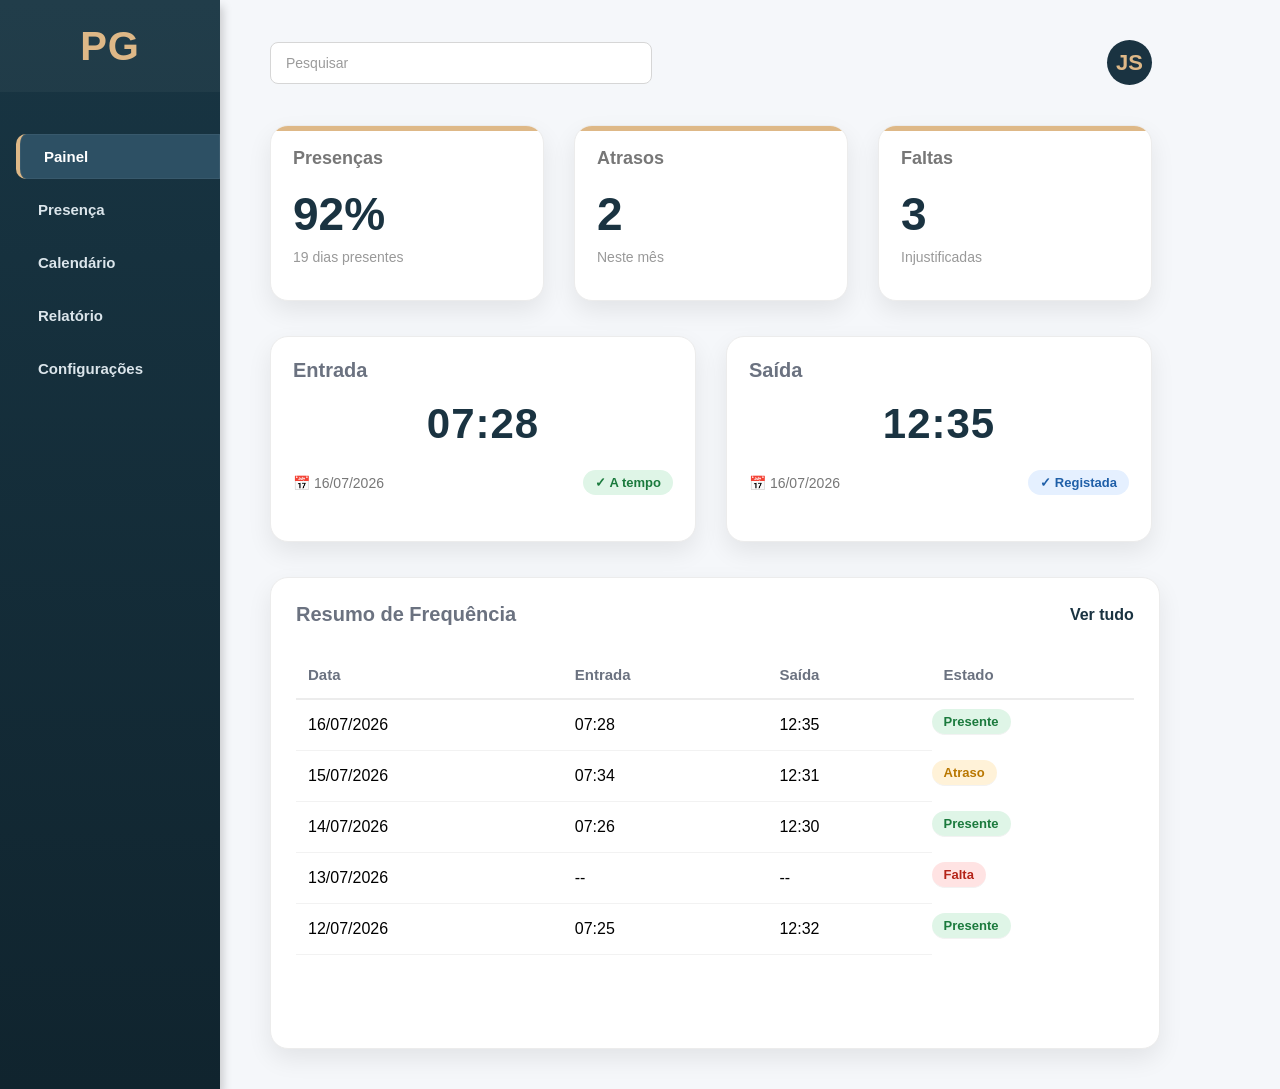
==== index.html @ 700733b1 "hoje é hardwork" ====
<!DOCTYPE html>
<html lang="pt">
<head>
    <meta charset="UTF-8">
    <meta http-equiv="X-UA-Compatible" content="IE=edge">
    <meta name="viewport" content="width=device-width, initial-scale=1.0">
    <title>Painel | Presence Guard</title>
    <link rel="stylesheet" href="style/main.css">
    <link rel="stylesheet" href="style/nav.css">
</head>
<body>
    <main>
        <header>
            <nav class="side-nav" aria-label="Menu Principal">
                 <h1 class="nav-brand">PG</h1>
                 <ul>
                     <li><a class="active" href="index.html" aria-current="page">Painel</a></li>
                     <li><a href="presenca.html">Presença</a></li>
                     <li><a href="calendario.html">Calendário</a></li>
                     <li><a href="relatorio.html">Relatório</a></li>
                     <li><a href="config.html">Configurações</a></li>
                 </ul>
             </nav>

            <div class="corpo">
                <div class="cabecalho">
                    <div class="c">
                        <input type="text" placeholder="Pesquisar">
                        <a href="perfil.html" class="btn-perfil">JS</a>
                    </div>
                </div>
   
                <section class="cards">
                   <div class="card">
                       <h1>Presenças</h1>
                       <h2>92%</h2>
                       <p>19 dias presentes</p>
                   </div>
                   <div class="card">
                       <h1>Atrasos</h1>
                       <h2>2</h2>
                       <p>Neste mês</p>
                   </div>
                   <div class="card">
                       <h1>Faltas</h1>
                       <h2>3</h2>
                       <p>Injustificadas</p>
                   </div>
               </section>
   
               <section class="entrada">
                   <div class="card2">

                        <h1>Entrada</h1>

                        <div class="hora">
                            07:28
                        </div>
                    
                        <div class="rodape-card">
                        
                            <div class="data">
                                <strong>📅</strong> 16/07/2026
                            </div>
                        
                            <span class="estado estado-positivo">
                                ✓ A tempo
                            </span>
                        
                        </div>
                    
                    </div>
   
                   <div class="card2">

                        <h1>Saída</h1>
                                    
                        <div class="hora">
                            12:35
                        </div>
                    
                        <div class="rodape-card">
                        
                            <div class="data">
                                <strong>📅</strong> 16/07/2026
                            </div>
                        
                            <span class="estado estado-info">
                                ✓ Registada
                            </span>
                        
                        </div>
                    
                    </div>
               </section>
   
               <section class="relatorio">

                    <div class="titulo-relatorio">
                        <h1>Resumo de Frequência</h1>
                        <a href="relatorio.html">Ver tudo</a>
                    </div>
                
                    <table>
                    
                        <thead>
                        
                            <tr>
                                <th>Data</th>
                                <th>Entrada</th>
                                <th>Saída</th>
                                <th>Estado</th>
                            </tr>
                        
                        </thead>
                    
                        <tbody>
                        
                            <tr>
                                <td>16/07/2026</td>
                                <td>07:28</td>
                                <td>12:35</td>
                                <td class="presente">Presente</td>
                            </tr>
                        
                            <tr>
                                <td>15/07/2026</td>
                                <td>07:34</td>
                                <td>12:31</td>
                                <td class="atraso">Atraso</td>
                            </tr>
                        
                            <tr>
                                <td>14/07/2026</td>
                                <td>07:26</td>
                                <td>12:30</td>
                                <td class="presente">Presente</td>
                            </tr>
                        
                            <tr>
                                <td>13/07/2026</td>
                                <td>--</td>
                                <td>--</td>
                                <td class="falta">Falta</td>
                            </tr>
                        
                            <tr>
                                <td>12/07/2026</td>
                                <td>07:25</td>
                                <td>12:32</td>
                                <td class="presente">Presente</td>
                            </tr>
                        
                        </tbody>
                    
                    </table>

                </section>
            </div>

           
        </header>

        
    </main>
</body>
</html>
---- style/main.css ----
*{
    margin: 0;
    padding: 0;
}
body{
    font-family: Arial, Helvetica, sans-serif;
    display: flex;
    background: #f5f7fa;
  
}
header{
    display: flex;
    justify-content: space-between;
}

.cabecalho{
    margin-bottom: 40px;
}

.cabecalho .c{
    display: flex;
    justify-content: space-between;
    align-items: center;
    width: 100%;
}
.cabecalho input{
    height: 40px;
    width: 350px;
    padding: 0 15px;
    border: 1px solid #d6d6d6;
    border-radius: 8px;
    background: #fff;
    font-size: 14px;
    outline: none;
    transition: all .3s ease;
}
.cabecalho input:focus{
    border-color: burlywood;
    box-shadow: 0 0 0 3px rgba(222, 184, 135, .25);
}
.cabecalho input::placeholder{
    color: #9b9b9b;
}

.corpo{
    flex: 1;
    padding: 40px 50px;
}
.btn-perfil{
    border: none;
    text-decoration: none;
    transition: all .3s ease;
    cursor: pointer;
    width: 45px;
    height: 45px;
    border-radius: 50%;
    background: #1a3341;
    color: burlywood;
    font-size: 22px;
    font-weight: 700;
    display: flex;
    align-items: center;
    justify-content: center;
}
.btn-perfil:hover{
    transform:scale(1.08);
    background:#244759;
}


main{
    display: flex;
}
.cards{
    display:flex;
    gap:30px;
    margin-bottom:35px;
}

.card{
    flex:1;
    background:white;
    border-radius:18px;
    padding:22px;
    height:130px;
    border:1px solid #ececec;
    box-shadow:0 10px 25px rgba(0,0,0,.08);
    transition:.3s;
    position: relative;
    overflow: hidden;
}

.card::before{
    content: "";

    position: absolute;

    top: 0;
    left: 0;

    width: 100%;
    height: 5px;

    background: burlywood;
}
.card,
.card2,
.relatorio{
    transition:.25s;
}

.card:hover,
.card2:hover,
.relatorio:hover{
    transform:translateY(-5px);
}

.card h1{
    font-size:18px;
    color:#777;
    margin-bottom:18px;
}

.card h2{
    font-size:46px;
    color:#1a3341;
    margin-bottom:8px;
}

.card p{
    color:#999;
    font-size:14px;
}

.card2 h1,
.relatorio h1{
    font-size:20px;
    color:#6b7280;
    font-weight:600;
    margin-bottom:18px;
}
.relatorio{
    background:white;
    border-radius:18px;
    padding:25px;
    border:1px solid #ececec;
    box-shadow:0 10px 25px rgba(0,0,0,.08);
    width:95%;
    min-height:420px;
    display:flex;
    flex-direction:column;
}
.titulo-relatorio{
    display:flex;
    justify-content:space-between;
    align-items:center;
    margin-bottom:25px;
}

.titulo-relatorio h1{
    margin:0;
}

.titulo-relatorio a{
    text-decoration:none;
    color:#1a3341;
    font-weight:bold;
}

.titulo-relatorio a:hover{
    color:burlywood;
}
table{
    width:100%;
    border-collapse:collapse;
}

th{
    text-align:left;
    padding:15px 12px;
    color:#6b7280;
    border-bottom:2px solid #ececec;
    font-size:15px;
}

td{
    padding:16px 12px;
    border-bottom:1px solid #f2f2f2;
}

tbody tr{
    transition:.25s;
}

tbody tr:hover{
    background:#fafafa;
}
.presente,
.atraso,
.falta{
    display:inline-block;
    margin-top: 9px;
    padding:5px 12px;
    border-radius:15px;
    font-size:13px;
    font-weight:bold;
}

.presente{
    background:#dff5e7;
    color:#1b7a3d;
}

.atraso{
    background:#fff2d8;
    color:#b97700;
}

.falta{
    background:#ffe3e3;
    color:#b42318;
}
.entrada{
    display:flex;
    gap:30px;
    margin-bottom:35px;
}
.card2{
    min-height: 160px;
    flex: 1;
    transition: .3s;
    background: white;
    border-radius: 18px;
    box-shadow: 0 10px 25px rgba(0, 0, 0, .08);
    width: 380px;
    padding: 22px;
    border: 1px solid #ececec;
    position: relative;
    overflow: hidden;
}

.card2:hover{
    transform: translateY(-6px);
    box-shadow: 0 18px 35px rgba(0, 0, 0, .15);
}

.hora{
    margin: 15px 0 22px;
    font-size: 42px;
    font-weight: 700;
    color: #1a3341;
    text-align: center;
    letter-spacing: 1px;
}

.rodape-card{
    display: flex;
    justify-content: space-between;
    align-items: center;
}

.data{
    color: #777;
    font-size: 14px;
}

.estado{
    padding: 5px 12px;
    border-radius: 15px;
    font-size: 13px;
    font-weight: bold;
}

.estado-positivo{
    background: #dff5e7;
    color: #1b7a3d;
}

.estado-info{
    background: #e5f0ff;
    color: #1f5fa8;
}
---- style/nav.css ----
nav.side-nav{
    min-height: 100vh;
    width: 220px;
    flex: 0 0 220px;
    background: linear-gradient(180deg, #183543 0%, #10242e 100%);
    color: #fff;
    box-shadow: 3px 6px 9px rgba(0, 0, 0, .18);
}
.nav-brand{
    min-height: 92px;
    display: flex;
    align-items: center;
    justify-content: center;
    padding: 0 18px;
    background: rgba(255, 255, 255, .04);
    color: burlywood;
    font-size: 40px;
    font-weight: 700;
    letter-spacing: .8px;
    border-bottom: 2px solid regba(255, 255, 255, .08);
}
nav.side-nav ul{
    padding: 42px 0 0 16px;
}
nav.side-nav li{
    list-style: none;
    margin-bottom: 8px;
}
nav.side-nav a{
    display: flex;
    align-items: center;
    gap: 12px;
    padding: 14px 18px;
    border-left: 4px solid transparent;
    border-radius: 10px 0 0 10px;
    color: #dbe5eb;
    font-size: 15px;
    font-weight: 600;
    text-decoration: none;
    transition: .3s ease;
}
nav.side-nav a:hover,
nav.side-nav a.active{
    background: #2d5064;
    border-left-color: burlywood;
    color: #fff;
    padding-left: 24px;
    box-shadow: inset 0 0 0 1px rgba(255, 255, 255, .05);
}
nav.side-nav a.active::after,
nav.side-nav[aria-current="page"]{
    margin-left: auto;
    width: 8px;
    height: 8px;
    background: burlywood;
}
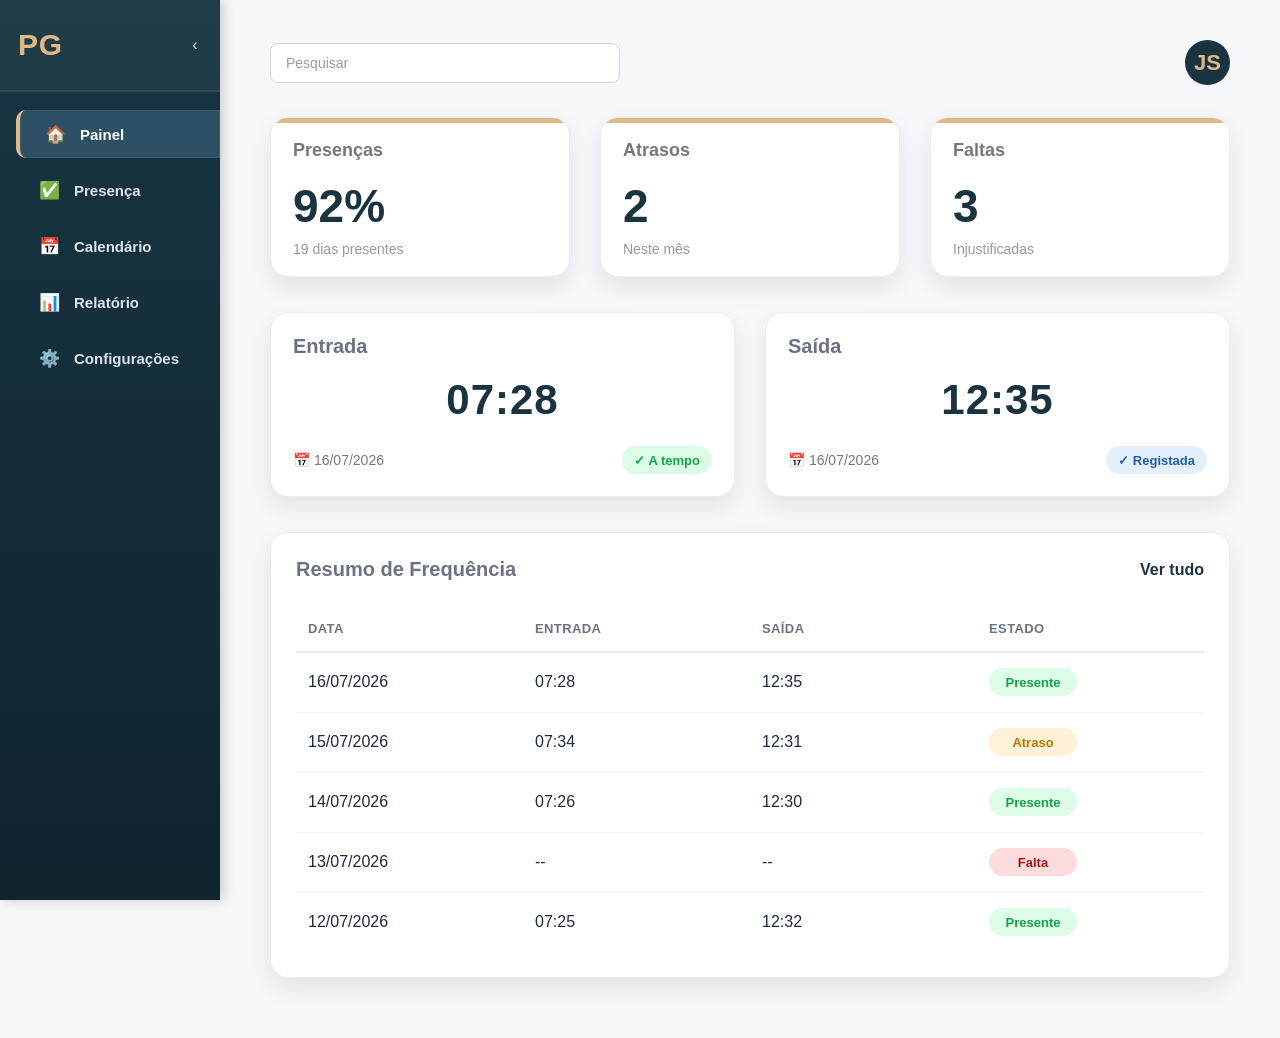
==== commit c6b24c39: "só falta javascript" ====
--- a/index.html
+++ b/index.html
@@ -5,31 +5,44 @@
     <meta http-equiv="X-UA-Compatible" content="IE=edge">
     <meta name="viewport" content="width=device-width, initial-scale=1.0">
     <title>Painel | Presence Guard</title>
+    <link rel="stylesheet" href="style/base.css">
+    <link rel="stylesheet" href="style/nav.css">
     <link rel="stylesheet" href="style/main.css">
-    <link rel="stylesheet" href="style/nav.css">
+    <script>
+        (function () {
+            try {
+                if (localStorage.getItem("pg-nav-collapsed") === "1") {
+                    document.documentElement.classList.add("nav-collapsed");
+                }
+            } catch (e) {}
+        })();
+    </script>
 </head>
 <body>
     <main>
         <header>
             <nav class="side-nav" aria-label="Menu Principal">
-                 <h1 class="nav-brand">PG</h1>
-                 <ul>
-                     <li><a class="active" href="index.html" aria-current="page">Painel</a></li>
-                     <li><a href="presenca.html">Presença</a></li>
-                     <li><a href="calendario.html">Calendário</a></li>
-                     <li><a href="relatorio.html">Relatório</a></li>
-                     <li><a href="config.html">Configurações</a></li>
-                 </ul>
-             </nav>
+                <div class="nav-topo">
+                    <span class="nav-brand">PG</span>
+                    <button type="button" id="navToggle" class="nav-toggle" aria-label="Recolher menu" aria-expanded="true">‹</button>
+                </div>
+                <ul>
+                    <li><a class="active" href="index.html" aria-current="page"><span class="icone">🏠</span><span class="rotulo">Painel</span></a></li>
+                    <li><a href="presenca.html"><span class="icone">✅</span><span class="rotulo">Presença</span></a></li>
+                    <li><a href="calendario.html"><span class="icone">📅</span><span class="rotulo">Calendário</span></a></li>
+                    <li><a href="relatorio.html"><span class="icone">📊</span><span class="rotulo">Relatório</span></a></li>
+                    <li><a href="config.html"><span class="icone">⚙️</span><span class="rotulo">Configurações</span></a></li>
+                </ul>
+            </nav>
 
             <div class="corpo">
                 <div class="cabecalho">
                     <div class="c">
                         <input type="text" placeholder="Pesquisar">
-                        <a href="perfil.html" class="btn-perfil">JS</a>
+                        <a href="config.html" class="btn-perfil">JS</a>
                     </div>
                 </div>
-   
+
                 <section class="cards">
                    <div class="card">
                        <h1>Presenças</h1>
@@ -47,7 +60,7 @@
                        <p>Injustificadas</p>
                    </div>
                </section>
-   
+
                <section class="entrada">
                    <div class="card2">
 
@@ -56,112 +69,114 @@
                         <div class="hora">
                             07:28
                         </div>
-                    
+
                         <div class="rodape-card">
-                        
+
                             <div class="data">
                                 <strong>📅</strong> 16/07/2026
                             </div>
-                        
+
                             <span class="estado estado-positivo">
                                 ✓ A tempo
                             </span>
-                        
+
                         </div>
-                    
+
                     </div>
-   
+
                    <div class="card2">
 
                         <h1>Saída</h1>
-                                    
+
                         <div class="hora">
                             12:35
                         </div>
-                    
+
                         <div class="rodape-card">
-                        
+
                             <div class="data">
                                 <strong>📅</strong> 16/07/2026
                             </div>
-                        
+
                             <span class="estado estado-info">
                                 ✓ Registada
                             </span>
-                        
+
                         </div>
-                    
+
                     </div>
                </section>
-   
+
                <section class="relatorio">
 
                     <div class="titulo-relatorio">
                         <h1>Resumo de Frequência</h1>
                         <a href="relatorio.html">Ver tudo</a>
                     </div>
-                
+
                     <table>
-                    
+
                         <thead>
-                        
+
                             <tr>
                                 <th>Data</th>
                                 <th>Entrada</th>
                                 <th>Saída</th>
                                 <th>Estado</th>
                             </tr>
-                        
+
                         </thead>
-                    
+
                         <tbody>
-                        
+
                             <tr>
                                 <td>16/07/2026</td>
                                 <td>07:28</td>
                                 <td>12:35</td>
-                                <td class="presente">Presente</td>
+                                <td><span class="presente">Presente</span></td>
                             </tr>
-                        
+
                             <tr>
                                 <td>15/07/2026</td>
                                 <td>07:34</td>
                                 <td>12:31</td>
-                                <td class="atraso">Atraso</td>
+                                <td><span class="atraso">Atraso</span></td>
                             </tr>
-                        
+
                             <tr>
                                 <td>14/07/2026</td>
                                 <td>07:26</td>
                                 <td>12:30</td>
-                                <td class="presente">Presente</td>
+                                <td><span class="presente">Presente</span></td>
                             </tr>
-                        
+
                             <tr>
                                 <td>13/07/2026</td>
                                 <td>--</td>
                                 <td>--</td>
-                                <td class="falta">Falta</td>
+                                <td><span class="falta">Falta</span></td>
                             </tr>
-                        
+
                             <tr>
                                 <td>12/07/2026</td>
                                 <td>07:25</td>
                                 <td>12:32</td>
-                                <td class="presente">Presente</td>
+                                <td><span class="presente">Presente</span></td>
                             </tr>
-                        
+
                         </tbody>
-                    
+
                     </table>
 
                 </section>
             </div>
 
-           
+
         </header>
 
-        
+
     </main>
+
+    <script src="script/nav.js" defer></script>
 </body>
 </html>
--- a/style/base.css
+++ b/style/base.css
@@ -0,0 +1,522 @@
+/* ==========================================================================
+   Presence Guard — Base
+   Reset + variáveis + componentes partilhados por TODAS as páginas.
+   Carregar sempre antes de nav.css e do CSS específico da página.
+   ========================================================================== */
+
+:root{
+    --nav-width: 220px;
+    --nav-width-collapsed: 76px;
+    --azul-escuro: #1a3341;
+    --azul-hover: #244759;
+    --azul-selecionado: #2d5064;
+    --dourado: burlywood;
+    --dourado-hover: #c99b5d;
+    --fundo: #f5f7fa;
+    --texto-suave: #6b7280;
+    --texto-fraco: #9aa3ad;
+    --borda: #ececec;
+    --borda-forte: #dbe1e6;
+    --sombra-card: 0 10px 25px rgba(0, 0, 0, .08);
+    --raio: 18px;
+    --raio-sm: 8px;
+    --transicao: .2s ease;
+    --transicao-lenta: .3s ease;
+}
+
+/* RESET — box-sizing border-box em tudo evita que padding/border alterem
+   a largura calculada dos elementos, o que era a principal causa de
+   pequenas diferenças de tamanho entre páginas. */
+*,
+*::before,
+*::after{
+    margin: 0;
+    padding: 0;
+    box-sizing: border-box;
+}
+
+html{
+    scroll-behavior: smooth;
+}
+
+body{
+    min-height: 100vh;
+    font-family: Arial, Helvetica, sans-serif;
+    background: var(--fundo);
+    color: #14212b;
+    overflow-x: hidden;
+}
+
+main,
+header{
+    display: block;
+}
+
+/* ==========================================================================
+   Área de conteúdo — deslocada pela largura fixa do menu lateral.
+   A margem faz a transição em conjunto com a barra (ver nav.css) para que
+   nada "salte" quando o menu é recolhido/expandido.
+   ========================================================================== */
+.corpo{
+    min-height: 100vh;
+    margin-left: var(--nav-width);
+    padding: 40px 50px 60px;
+    transition: margin-left var(--transicao-lenta);
+    overflow-x: hidden;
+}
+
+.nav-collapsed .corpo{
+    margin-left: var(--nav-width-collapsed);
+}
+
+/* ==========================================================================
+   Cabeçalho de página (pesquisa + avatar de perfil)
+   ========================================================================== */
+.cabecalho{
+    margin-bottom: 32px;
+}
+
+.cabecalho .c{
+    display: flex;
+    justify-content: space-between;
+    align-items: center;
+    width: 100%;
+    gap: 20px;
+}
+
+.cabecalho .c.c-sem-pesquisa{
+    justify-content: flex-end;
+}
+
+.cabecalho input{
+    width: 350px;
+    max-width: 100%;
+    height: 40px;
+    padding: 0 15px;
+    border: 1px solid #d6d6d6;
+    border-radius: var(--raio-sm);
+    background: #fff;
+    font-size: 14px;
+    outline: none;
+    transition: all var(--transicao-lenta);
+}
+
+.cabecalho input:focus{
+    border-color: var(--dourado);
+    box-shadow: 0 0 0 3px rgba(222, 184, 135, .25);
+}
+
+.cabecalho input::placeholder{
+    color: #9b9b9b;
+}
+
+.btn-perfil{
+    display: flex;
+    align-items: center;
+    justify-content: center;
+    flex-shrink: 0;
+    width: 45px;
+    height: 45px;
+    border: none;
+    border-radius: 50%;
+    background: var(--azul-escuro);
+    color: var(--dourado);
+    text-decoration: none;
+    font-size: 22px;
+    font-weight: 700;
+    cursor: pointer;
+    transition: all var(--transicao-lenta);
+}
+
+.btn-perfil:hover{
+    transform: scale(1.08);
+    background: var(--azul-hover);
+}
+
+.btn-perfil-atual{
+    cursor: default;
+    box-shadow: 0 0 0 3px rgba(222, 184, 135, .35);
+}
+
+.btn-perfil-atual:hover{
+    transform: none;
+    background: var(--azul-escuro);
+}
+
+/* ==========================================================================
+   Título de página
+   ========================================================================== */
+.titulo-pagina{
+    display: flex;
+    justify-content: space-between;
+    align-items: flex-start;
+    flex-wrap: wrap;
+    gap: 18px;
+    margin-bottom: 26px;
+}
+
+.titulo-pagina h2{
+    font-size: 26px;
+    color: var(--azul-escuro);
+    margin-bottom: 6px;
+}
+
+.titulo-pagina p{
+    font-size: 14px;
+    color: var(--texto-suave);
+}
+
+.btn-exportar{
+    height: 44px;
+    padding: 0 20px;
+    border: none;
+    border-radius: var(--raio-sm);
+    background: var(--azul-escuro);
+    color: #fff;
+    font-size: 13px;
+    font-weight: 700;
+    letter-spacing: .3px;
+    cursor: pointer;
+    white-space: nowrap;
+    transition: var(--transicao-lenta);
+}
+
+.btn-exportar:hover{
+    background: var(--azul-hover);
+    transform: translateY(-2px);
+}
+
+/* ==========================================================================
+   Seletor de educandos (pills)
+   ========================================================================== */
+.seletor-educandos{
+    display: flex;
+    gap: 12px;
+    margin-bottom: 28px;
+    flex-wrap: wrap;
+}
+
+.pill{
+    display: flex;
+    align-items: center;
+    gap: 8px;
+    height: 40px;
+    padding: 0 18px 0 10px;
+    border-radius: 999px;
+    border: 1px solid var(--borda-forte);
+    background: #fff;
+    font-size: 14px;
+    font-weight: 600;
+    color: #475569;
+    cursor: pointer;
+    transition: var(--transicao-lenta);
+}
+
+.pill:hover{
+    border-color: var(--dourado);
+}
+
+.pill-dot{
+    width: 24px;
+    height: 24px;
+    flex-shrink: 0;
+    border-radius: 50%;
+    display: flex;
+    align-items: center;
+    justify-content: center;
+    font-size: 10px;
+    font-weight: 700;
+    color: #fff;
+}
+
+.pill-dot-todos{
+    width: 10px;
+    height: 10px;
+    margin: 0 7px;
+    background: var(--azul-escuro);
+}
+
+.pill-ativa{
+    background: var(--azul-escuro);
+    border-color: var(--azul-escuro);
+    color: #fff;
+}
+
+/* ==========================================================================
+   Cartões de resumo (números em destaque)
+   ========================================================================== */
+.resumo{
+    display: flex;
+    gap: 30px;
+    margin-bottom: 35px;
+    flex-wrap: wrap;
+}
+
+.card-resumo{
+    position: relative;
+    flex: 1;
+    min-width: 200px;
+    min-height: 128px;
+    padding: 22px;
+    background: #fff;
+    border: 1px solid var(--borda);
+    border-radius: var(--raio);
+    box-shadow: var(--sombra-card);
+    overflow: hidden;
+    transition: transform var(--transicao-lenta);
+}
+
+.card-resumo::before{
+    content: "";
+    position: absolute;
+    top: 0;
+    left: 0;
+    width: 100%;
+    height: 5px;
+    background: var(--dourado);
+}
+
+.card-resumo:hover{
+    transform: translateY(-5px);
+}
+
+.card-resumo h3{
+    color: var(--texto-suave);
+    font-size: 16px;
+    font-weight: 600;
+    margin-bottom: 12px;
+}
+
+.card-resumo span{
+    display: block;
+    font-size: 42px;
+    font-weight: bold;
+    color: var(--azul-escuro);
+    line-height: 1.1;
+}
+
+.card-resumo p{
+    margin-top: 6px;
+    font-size: 13px;
+    color: var(--texto-fraco);
+}
+
+.card-ouro::before{ background: burlywood; }
+.card-laranja::before{ background: #e2a03f; }
+.card-vermelho::before{ background: #d9534f; }
+
+/* ==========================================================================
+   Filtros (selects/inputs de pesquisa em tabelas)
+   ========================================================================== */
+.filtros{
+    display: flex;
+    gap: 20px;
+    align-items: center;
+    margin-bottom: 25px;
+    flex-wrap: wrap;
+}
+
+.filtros select,
+.filtros input{
+    height: 45px;
+    min-width: 170px;
+    font-size: 14px;
+    padding: 0 15px;
+    border: 1px solid #ddd;
+    border-radius: var(--raio-sm);
+    background: white;
+    outline: none;
+    font-family: inherit;
+}
+
+.filtros select:focus,
+.filtros input:focus{
+    border-color: var(--dourado);
+    box-shadow: 0 0 0 3px rgba(222, 184, 135, .25);
+}
+
+.btn-limpar{
+    height: 45px;
+    padding: 0 18px;
+    border: none;
+    border-radius: var(--raio-sm);
+    background: #e9edf1;
+    color: var(--azul-escuro);
+    font-size: 13px;
+    font-weight: 600;
+    cursor: pointer;
+    transition: var(--transicao-lenta);
+}
+
+.btn-limpar:hover{
+    background: #dbe1e7;
+}
+
+.sem-resultados{
+    margin-top: 20px;
+    text-align: center;
+    color: var(--texto-suave);
+    font-size: 14px;
+    background: #fff;
+    padding: 20px;
+    border-radius: 12px;
+    border: 1px dashed #d6d6d6;
+}
+
+/* ==========================================================================
+   Avatares (iniciais em círculo)
+   ========================================================================== */
+.avatar{
+    width: 38px;
+    height: 38px;
+    flex-shrink: 0;
+    border-radius: 50%;
+    display: flex;
+    align-items: center;
+    justify-content: center;
+    font-size: 12px;
+    font-weight: 700;
+}
+
+.avatar-grande{
+    width: 68px;
+    height: 68px;
+    flex-shrink: 0;
+    border-radius: 50%;
+    background: var(--azul-escuro);
+    color: var(--dourado);
+    display: flex;
+    align-items: center;
+    justify-content: center;
+    font-size: 24px;
+    font-weight: 700;
+}
+
+/* ==========================================================================
+   Tabelas — layout fixo para que a largura das colunas não mude quando
+   o conteúdo de uma célula é editado ou atualizado dinamicamente.
+   ========================================================================== */
+table{
+    width: 100%;
+    table-layout: fixed;
+    border-collapse: collapse;
+}
+
+th{
+    padding: 15px 12px;
+    text-align: left;
+    font-size: 13px;
+    font-weight: 700;
+    color: var(--texto-suave);
+    text-transform: uppercase;
+    letter-spacing: .4px;
+    border-bottom: 2px solid var(--borda);
+    white-space: nowrap;
+    overflow: hidden;
+    text-overflow: ellipsis;
+}
+
+td{
+    height: 60px;
+    padding: 12px;
+    vertical-align: middle;
+    color: #1e293b;
+    overflow: hidden;
+    text-overflow: ellipsis;
+    white-space: nowrap;
+}
+
+tbody tr{
+    border-bottom: 1px solid #f2f2f2;
+    transition: background var(--transicao);
+}
+
+tbody tr:last-child{
+    border-bottom: none;
+}
+
+tbody tr:hover{
+    background: #fafafa;
+}
+
+/* ==========================================================================
+   Estados / badges — largura mínima fixa para que a linha não "salte"
+   quando o texto do estado muda (ex.: Presente → Atraso).
+   Cobre todas as variantes de nome de classe usadas nas páginas.
+   ========================================================================== */
+.presente, .atraso, .falta,
+.status-presente, .status-atraso, .status-falta, .status-ausente,
+.estado{
+    display: inline-flex;
+    align-items: center;
+    justify-content: center;
+    min-width: 88px;
+    height: 28px;
+    padding: 0 12px;
+    border-radius: 15px;
+    font-size: 13px;
+    font-weight: 700;
+    white-space: nowrap;
+}
+
+.presente, .status-presente, .estado-positivo{
+    background: #dcfce7;
+    color: #16a34a;
+}
+
+.atraso, .status-atraso{
+    background: #fff2d8;
+    color: #b97700;
+}
+
+.falta, .status-falta, .status-ausente{
+    background: #fcdcdc;
+    color: #a31616;
+}
+
+.estado-info{
+    background: #e5f0ff;
+    color: #1f5fa8;
+}
+
+/* ==========================================================================
+   Botões — reset comum de tipografia/cursor
+   ========================================================================== */
+button{
+    font-family: inherit;
+    cursor: pointer;
+}
+
+/* ==========================================================================
+   Acessibilidade — foco visível consistente em toda a aplicação
+   ========================================================================== */
+a:focus-visible,
+button:focus-visible,
+input:focus-visible,
+select:focus-visible{
+    outline: 2px solid var(--dourado);
+    outline-offset: 2px;
+}
+
+/* ==========================================================================
+   Movimento reduzido
+   ========================================================================== */
+@media (prefers-reduced-motion: reduce){
+    *{
+        transition-duration: 0.01ms !important;
+        animation-duration: 0.01ms !important;
+    }
+}
+
+/* ==========================================================================
+   Responsivo — em ecrãs estreitos o menu já nasce recolhido (ver nav.js)
+   e a área de conteúdo ganha padding menor.
+   ========================================================================== */
+@media (max-width: 860px){
+    .corpo{
+        padding: 28px 20px 40px;
+    }
+    .cabecalho input{
+        width: 100%;
+    }
+}
--- a/style/nav.css
+++ b/style/nav.css
@@ -1,56 +1,165 @@
+/* ==========================================================================
+   Presence Guard — Menu lateral
+   Fixo ao ecrã, com opção de recolher. Depende das variáveis --nav-width e
+   --nav-width-collapsed definidas em base.css.
+   ========================================================================== */
+
 nav.side-nav{
-    min-height: 100vh;
-    width: 220px;
-    flex: 0 0 220px;
+    position: fixed;
+    top: 0;
+    left: 0;
+    z-index: 100;
+    width: var(--nav-width);
+    height: 100vh;
+    display: flex;
+    flex-direction: column;
     background: linear-gradient(180deg, #183543 0%, #10242e 100%);
     color: #fff;
-    box-shadow: 3px 6px 9px rgba(0, 0, 0, .18);
+    box-shadow: 3px 0 12px rgba(0, 0, 0, .18);
+    overflow: hidden;
+    transition: width var(--transicao-lenta);
 }
+
+.nav-collapsed nav.side-nav{
+    width: var(--nav-width-collapsed);
+}
+
+.nav-topo{
+    display: flex;
+    align-items: center;
+    min-height: 92px;
+    padding: 0 8px 0 18px;
+    background: rgba(255, 255, 255, .04);
+    border-bottom: 2px solid rgba(255, 255, 255, .08);
+    flex-shrink: 0;
+}
+
 .nav-brand{
-    min-height: 92px;
+    flex: 1;
+    color: burlywood;
+    font-size: 30px;
+    font-weight: 700;
+    letter-spacing: .8px;
+    white-space: nowrap;
+    overflow: hidden;
+}
+
+.nav-toggle{
+    flex-shrink: 0;
+    width: 34px;
+    height: 34px;
     display: flex;
     align-items: center;
     justify-content: center;
-    padding: 0 18px;
-    background: rgba(255, 255, 255, .04);
-    color: burlywood;
-    font-size: 40px;
-    font-weight: 700;
-    letter-spacing: .8px;
-    border-bottom: 2px solid regba(255, 255, 255, .08);
+    border: none;
+    border-radius: 8px;
+    background: transparent;
+    color: #dbe5eb;
+    font-size: 16px;
+    cursor: pointer;
+    transition: background var(--transicao-lenta), transform var(--transicao-lenta);
 }
+
+.nav-toggle:hover{
+    background: rgba(255, 255, 255, .1);
+    color: #fff;
+}
+
+.nav-collapsed .nav-toggle{
+    transform: rotate(180deg);
+}
+
+.nav-collapsed .nav-topo{
+    justify-content: center;
+    padding: 0;
+}
+
+.nav-collapsed .nav-brand{
+    display: none;
+}
+
 nav.side-nav ul{
-    padding: 42px 0 0 16px;
+    list-style: none;
+    padding: 18px 0 0;
+    overflow-y: auto;
+    overflow-x: hidden;
 }
+
 nav.side-nav li{
-    list-style: none;
-    margin-bottom: 8px;
+    margin: 0 0 8px;
+    padding: 0 0 0 16px;
 }
+
 nav.side-nav a{
     display: flex;
     align-items: center;
-    gap: 12px;
-    padding: 14px 18px;
+    gap: 14px;
+    height: 48px;
+    padding: 0 18px;
     border-left: 4px solid transparent;
     border-radius: 10px 0 0 10px;
     color: #dbe5eb;
     font-size: 15px;
     font-weight: 600;
     text-decoration: none;
-    transition: .3s ease;
+    white-space: nowrap;
+    transition: background var(--transicao-lenta), border-color var(--transicao-lenta), padding var(--transicao-lenta);
 }
+
+nav.side-nav a .icone{
+    flex-shrink: 0;
+    width: 22px;
+    font-size: 17px;
+    text-align: center;
+}
+
+nav.side-nav a .rotulo{
+    overflow: hidden;
+    text-overflow: ellipsis;
+}
+
 nav.side-nav a:hover,
 nav.side-nav a.active{
-    background: #2d5064;
+    background: var(--azul-selecionado);
     border-left-color: burlywood;
     color: #fff;
     padding-left: 24px;
     box-shadow: inset 0 0 0 1px rgba(255, 255, 255, .05);
 }
-nav.side-nav a.active::after,
-nav.side-nav[aria-current="page"]{
-    margin-left: auto;
-    width: 8px;
-    height: 8px;
-    background: burlywood;
+
+.nav-collapsed nav.side-nav li{
+    padding-left: 0;
+}
+
+.nav-collapsed nav.side-nav a{
+    justify-content: center;
+    padding: 0;
+    gap: 0;
+}
+
+.nav-collapsed nav.side-nav a:hover,
+.nav-collapsed nav.side-nav a.active{
+    padding-left: 0;
+}
+
+.nav-collapsed nav.side-nav a .rotulo{
+    display: none;
+}
+
+@media (max-width: 860px){
+    nav.side-nav{
+        width: var(--nav-width-collapsed);
+    }
+    nav.side-nav a .rotulo,
+    .nav-brand{
+        display: none;
+    }
+    nav.side-nav a{
+        justify-content: center;
+        padding: 0;
+    }
+    .nav-topo{
+        justify-content: center;
+        padding: 0;
+    }
 }
--- a/style/main.css
+++ b/style/main.css
@@ -1,242 +1,81 @@
-*{
-    margin: 0;
-    padding: 0;
-}
-body{
-    font-family: Arial, Helvetica, sans-serif;
+/* ==========================================================================
+   Painel (index.html) — estilos exclusivos desta página.
+   Depende de base.css (variáveis, cabeçalho, tabela, badges) e nav.css.
+   ========================================================================== */
+
+/* Cards de números (Presenças / Atrasos / Faltas) */
+.cards{
     display: flex;
-    background: #f5f7fa;
-  
-}
-header{
-    display: flex;
-    justify-content: space-between;
-}
-
-.cabecalho{
-    margin-bottom: 40px;
-}
-
-.cabecalho .c{
-    display: flex;
-    justify-content: space-between;
-    align-items: center;
-    width: 100%;
-}
-.cabecalho input{
-    height: 40px;
-    width: 350px;
-    padding: 0 15px;
-    border: 1px solid #d6d6d6;
-    border-radius: 8px;
-    background: #fff;
-    font-size: 14px;
-    outline: none;
-    transition: all .3s ease;
-}
-.cabecalho input:focus{
-    border-color: burlywood;
-    box-shadow: 0 0 0 3px rgba(222, 184, 135, .25);
-}
-.cabecalho input::placeholder{
-    color: #9b9b9b;
-}
-
-.corpo{
-    flex: 1;
-    padding: 40px 50px;
-}
-.btn-perfil{
-    border: none;
-    text-decoration: none;
-    transition: all .3s ease;
-    cursor: pointer;
-    width: 45px;
-    height: 45px;
-    border-radius: 50%;
-    background: #1a3341;
-    color: burlywood;
-    font-size: 22px;
-    font-weight: 700;
-    display: flex;
-    align-items: center;
-    justify-content: center;
-}
-.btn-perfil:hover{
-    transform:scale(1.08);
-    background:#244759;
-}
-
-
-main{
-    display: flex;
-}
-.cards{
-    display:flex;
-    gap:30px;
-    margin-bottom:35px;
+    gap: 30px;
+    margin-bottom: 35px;
+    flex-wrap: wrap;
 }
 
 .card{
-    flex:1;
-    background:white;
-    border-radius:18px;
-    padding:22px;
-    height:130px;
-    border:1px solid #ececec;
-    box-shadow:0 10px 25px rgba(0,0,0,.08);
-    transition:.3s;
     position: relative;
+    flex: 1;
+    min-width: 180px;
+    height: 160px;
+    padding: 22px;
+    background: white;
+    border: 1px solid var(--borda);
+    border-radius: var(--raio);
+    box-shadow: var(--sombra-card);
     overflow: hidden;
+    transition: transform var(--transicao-lenta);
+}
+
+.card:hover{
+    transform: translateY(-5px);
 }
 
 .card::before{
     content: "";
-
     position: absolute;
-
     top: 0;
     left: 0;
-
     width: 100%;
     height: 5px;
-
     background: burlywood;
-}
-.card,
-.card2,
-.relatorio{
-    transition:.25s;
-}
-
-.card:hover,
-.card2:hover,
-.relatorio:hover{
-    transform:translateY(-5px);
 }
 
 .card h1{
-    font-size:18px;
-    color:#777;
-    margin-bottom:18px;
+    margin-bottom: 18px;
+    font-size: 18px;
+    color: #777;
 }
 
 .card h2{
-    font-size:46px;
-    color:#1a3341;
-    margin-bottom:8px;
+    margin-bottom: 8px;
+    font-size: 46px;
+    color: var(--azul-escuro);
 }
 
 .card p{
-    color:#999;
-    font-size:14px;
+    font-size: 14px;
+    color: #999;
 }
 
-.card2 h1,
-.relatorio h1{
-    font-size:20px;
-    color:#6b7280;
-    font-weight:600;
-    margin-bottom:18px;
-}
-.relatorio{
-    background:white;
-    border-radius:18px;
-    padding:25px;
-    border:1px solid #ececec;
-    box-shadow:0 10px 25px rgba(0,0,0,.08);
-    width:95%;
-    min-height:420px;
-    display:flex;
-    flex-direction:column;
-}
-.titulo-relatorio{
-    display:flex;
-    justify-content:space-between;
-    align-items:center;
-    margin-bottom:25px;
+/* Cards de entrada/saída do dia */
+.entrada{
+    display: flex;
+    gap: 30px;
+    margin-bottom: 35px;
+    flex-wrap: wrap;
 }
 
-.titulo-relatorio h1{
-    margin:0;
-}
-
-.titulo-relatorio a{
-    text-decoration:none;
-    color:#1a3341;
-    font-weight:bold;
-}
-
-.titulo-relatorio a:hover{
-    color:burlywood;
-}
-table{
-    width:100%;
-    border-collapse:collapse;
-}
-
-th{
-    text-align:left;
-    padding:15px 12px;
-    color:#6b7280;
-    border-bottom:2px solid #ececec;
-    font-size:15px;
-}
-
-td{
-    padding:16px 12px;
-    border-bottom:1px solid #f2f2f2;
-}
-
-tbody tr{
-    transition:.25s;
-}
-
-tbody tr:hover{
-    background:#fafafa;
-}
-.presente,
-.atraso,
-.falta{
-    display:inline-block;
-    margin-top: 9px;
-    padding:5px 12px;
-    border-radius:15px;
-    font-size:13px;
-    font-weight:bold;
-}
-
-.presente{
-    background:#dff5e7;
-    color:#1b7a3d;
-}
-
-.atraso{
-    background:#fff2d8;
-    color:#b97700;
-}
-
-.falta{
-    background:#ffe3e3;
-    color:#b42318;
-}
-.entrada{
-    display:flex;
-    gap:30px;
-    margin-bottom:35px;
-}
 .card2{
+    position: relative;
+    flex: 1;
+    min-width: 260px;
     min-height: 160px;
-    flex: 1;
-    transition: .3s;
+    padding: 22px;
     background: white;
-    border-radius: 18px;
-    box-shadow: 0 10px 25px rgba(0, 0, 0, .08);
-    width: 380px;
-    padding: 22px;
-    border: 1px solid #ececec;
-    position: relative;
+    border: 1px solid var(--borda);
+    border-radius: var(--raio);
+    box-shadow: var(--sombra-card);
     overflow: hidden;
+    transition: transform var(--transicao-lenta), box-shadow var(--transicao-lenta);
 }
 
 .card2:hover{
@@ -244,13 +83,20 @@
     box-shadow: 0 18px 35px rgba(0, 0, 0, .15);
 }
 
+.card2 h1{
+    margin-bottom: 18px;
+    font-size: 20px;
+    font-weight: 600;
+    color: #6b7280;
+}
+
 .hora{
     margin: 15px 0 22px;
     font-size: 42px;
     font-weight: 700;
-    color: #1a3341;
+    letter-spacing: 1px;
     text-align: center;
-    letter-spacing: 1px;
+    color: var(--azul-escuro);
 }
 
 .rodape-card{
@@ -260,23 +106,48 @@
 }
 
 .data{
+    font-size: 14px;
     color: #777;
-    font-size: 14px;
 }
 
-.estado{
-    padding: 5px 12px;
-    border-radius: 15px;
-    font-size: 13px;
+/* Bloco de relatório resumido */
+.relatorio{
+    display: flex;
+    flex-direction: column;
+    width: 100%;
+    min-height: 420px;
+    padding: 25px;
+    background: white;
+    border: 1px solid var(--borda);
+    border-radius: var(--raio);
+    box-shadow: var(--sombra-card);
+    transition: transform var(--transicao-lenta);
+}
+
+.relatorio:hover{
+    transform: translateY(-5px);
+}
+
+.titulo-relatorio{
+    display: flex;
+    justify-content: space-between;
+    align-items: center;
+    margin-bottom: 25px;
+}
+
+.titulo-relatorio h1{
+    margin: 0;
+    font-size: 20px;
+    font-weight: 600;
+    color: #6b7280;
+}
+
+.titulo-relatorio a{
+    color: var(--azul-escuro);
+    text-decoration: none;
     font-weight: bold;
 }
 
-.estado-positivo{
-    background: #dff5e7;
-    color: #1b7a3d;
-}
-
-.estado-info{
-    background: #e5f0ff;
-    color: #1f5fa8;
+.titulo-relatorio a:hover{
+    color: var(--dourado);
 }
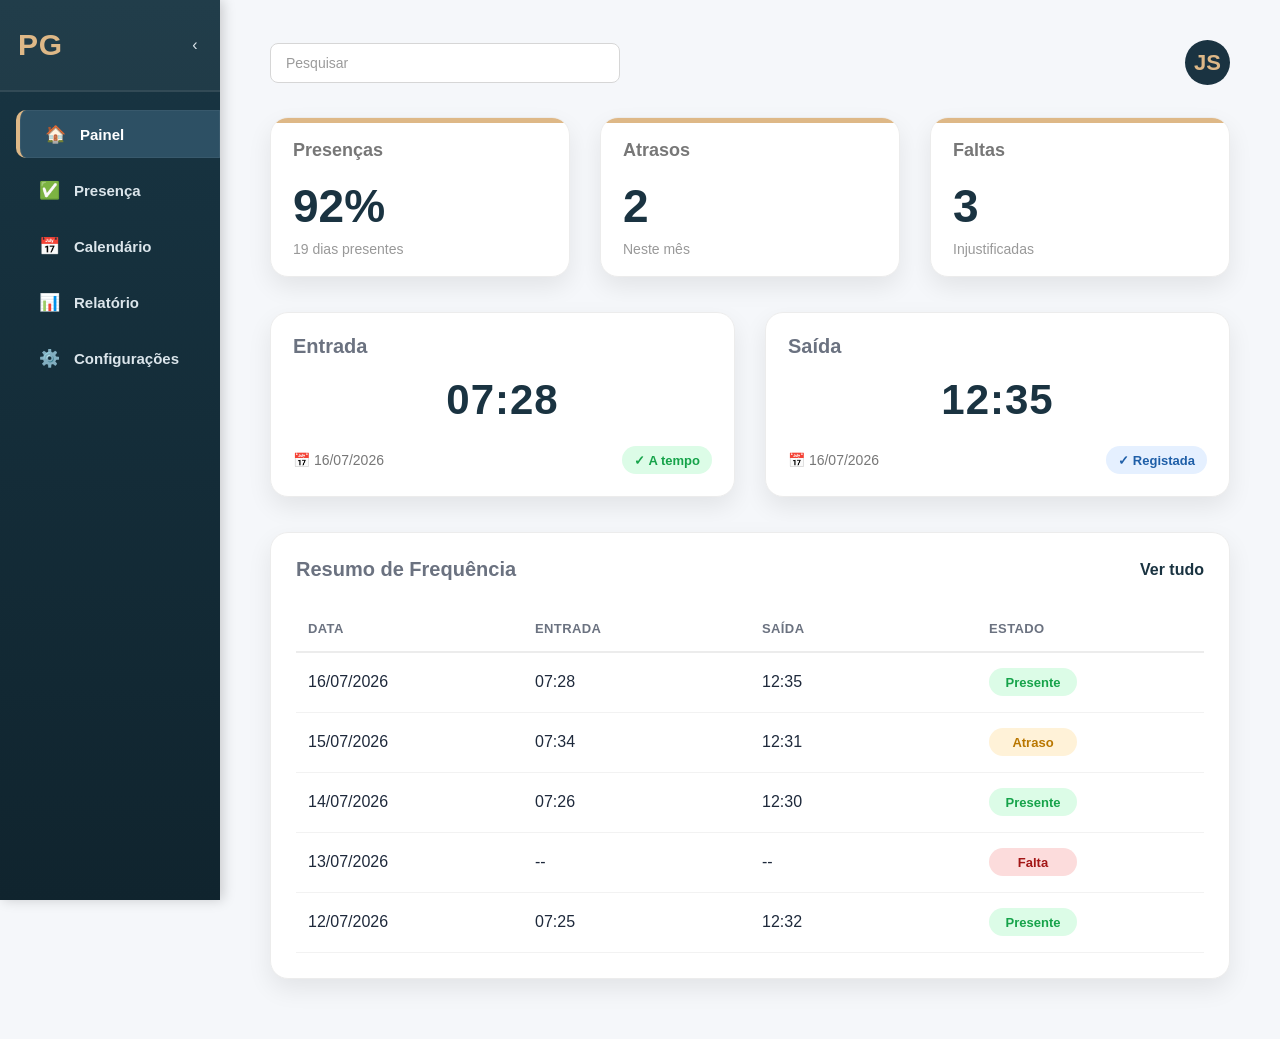
==== commit 7da042c0: "quase mm" ====
--- a/index.html
+++ b/index.html
@@ -7,6 +7,7 @@
     <title>Painel | Presence Guard</title>
     <link rel="stylesheet" href="style/base.css">
     <link rel="stylesheet" href="style/nav.css">
+    <link rel="stylesheet" href="style/animations.css">
     <link rel="stylesheet" href="style/main.css">
     <script>
         (function () {
@@ -43,7 +44,7 @@
                     </div>
                 </div>
 
-                <section class="cards">
+                <section class="cards entrada-cascata">
                    <div class="card">
                        <h1>Presenças</h1>
                        <h2>92%</h2>
@@ -61,7 +62,7 @@
                    </div>
                </section>
 
-               <section class="entrada">
+               <section class="entrada entrada-cascata">
                    <div class="card2">
 
                         <h1>Entrada</h1>
@@ -178,5 +179,7 @@
     </main>
 
     <script src="script/nav.js" defer></script>
+    <script src="script/utils.js" defer></script>
+    <script src="script/painel.js" defer></script>
 </body>
 </html>
--- a/style/animations.css
+++ b/style/animations.css
@@ -0,0 +1,191 @@
+/* ==========================================================================
+   Presence Guard — Animações
+   Biblioteca partilhada de keyframes, utilitários de entrada e componentes
+   animados (toast, modal). Carregar depois de base.css.
+   ========================================================================== */
+
+@keyframes pg-fade-in{
+    from{ opacity: 0; }
+    to{ opacity: 1; }
+}
+
+@keyframes pg-fade-up{
+    from{ opacity: 0; transform: translateY(14px); }
+    to{ opacity: 1; transform: translateY(0); }
+}
+
+@keyframes pg-scale-in{
+    from{ opacity: 0; transform: scale(.92); }
+    to{ opacity: 1; transform: scale(1); }
+}
+
+@keyframes pg-pop{
+    0%{ transform: scale(1); }
+    35%{ transform: scale(1.18); }
+    100%{ transform: scale(1); }
+}
+
+@keyframes pg-spin{
+    to{ transform: rotate(360deg); }
+}
+
+@keyframes pg-pulse-ring{
+    0%{ box-shadow: 0 0 0 0 rgba(222, 184, 135, .45); }
+    100%{ box-shadow: 0 0 0 10px rgba(222, 184, 135, 0); }
+}
+
+@keyframes pg-slide-in-right{
+    from{ opacity: 0; transform: translateX(18px); }
+    to{ opacity: 1; transform: translateX(0); }
+}
+
+@keyframes pg-collapse{
+    from{ opacity: 1; max-height: 200px; transform: scale(1); }
+    to{ opacity: 0; max-height: 0; transform: scale(.96); margin: 0; padding-top: 0; padding-bottom: 0; }
+}
+
+/* Entrada geral da página */
+body{
+    animation: pg-fade-in .35s ease both;
+}
+
+/* Entrada em cascata para grupos de cartões / linhas — cobre até 12 itens,
+   suficiente para os conjuntos usados no site. Aplicar a classe
+   "entrada-cascata" ao contentor (.cards, .resumo, tbody, etc). */
+.entrada-cascata > *{
+    animation: pg-fade-up .45s ease both;
+}
+.entrada-cascata > *:nth-child(1){ animation-delay: .03s; }
+.entrada-cascata > *:nth-child(2){ animation-delay: .08s; }
+.entrada-cascata > *:nth-child(3){ animation-delay: .13s; }
+.entrada-cascata > *:nth-child(4){ animation-delay: .18s; }
+.entrada-cascata > *:nth-child(5){ animation-delay: .23s; }
+.entrada-cascata > *:nth-child(6){ animation-delay: .28s; }
+.entrada-cascata > *:nth-child(7){ animation-delay: .33s; }
+.entrada-cascata > *:nth-child(8){ animation-delay: .38s; }
+.entrada-cascata > *:nth-child(9){ animation-delay: .43s; }
+.entrada-cascata > *:nth-child(10){ animation-delay: .48s; }
+.entrada-cascata > *:nth-child(n+11){ animation-delay: .5s; }
+
+/* Linha que acaba de ser filtrada/atualizada */
+.pg-realce{
+    animation: pg-fade-up .35s ease both;
+}
+
+/* Linha/cartão a sair (filtro, remoção) */
+.pg-sair{
+    animation: pg-collapse .28s ease forwards;
+    overflow: hidden;
+}
+
+/* Números que fazem contagem — evita saltos bruscos de layout */
+.pg-contagem{
+    font-variant-numeric: tabular-nums;
+}
+
+/* Botão em estado "a processar" */
+.pg-a-processar{
+    position: relative;
+    pointer-events: none;
+    opacity: .75;
+}
+.pg-spinner{
+    display: inline-block;
+    width: 13px;
+    height: 13px;
+    margin-right: 8px;
+    border: 2px solid rgba(255, 255, 255, .5);
+    border-top-color: #fff;
+    border-radius: 50%;
+    animation: pg-spin .7s linear infinite;
+    vertical-align: -2px;
+}
+.pg-spinner-escuro{
+    border: 2px solid rgba(26, 51, 65, .25);
+    border-top-color: var(--azul-escuro);
+}
+
+/* Pulso curto para chamar atenção a um elemento que acabou de mudar */
+.pg-pulso{
+    animation: pg-pop .35s ease;
+}
+
+/* ==========================================================================
+   Toast de notificação
+   ========================================================================== */
+.toast-region{
+    position: fixed;
+    right: 22px;
+    bottom: 22px;
+    z-index: 300;
+    display: flex;
+    flex-direction: column;
+    gap: 10px;
+    pointer-events: none;
+}
+
+.toast{
+    display: flex;
+    align-items: center;
+    gap: 10px;
+    min-width: 220px;
+    max-width: 340px;
+    padding: 14px 18px;
+    border-radius: 12px;
+    background: var(--azul-escuro);
+    color: #fff;
+    font-size: 13px;
+    font-weight: 600;
+    box-shadow: 0 12px 30px rgba(0, 0, 0, .22);
+    animation: pg-slide-in-right .3s ease both;
+}
+
+.toast.pg-sair{
+    animation: pg-fade-in .2s ease reverse forwards;
+}
+
+.toast-icone{
+    flex-shrink: 0;
+    font-size: 15px;
+}
+
+.toast-sucesso{ background: #1b7a3d; }
+.toast-erro{ background: #a31616; }
+.toast-info{ background: var(--azul-escuro); }
+
+/* ==========================================================================
+   Modal — animação de entrada/saída
+   ========================================================================== */
+.modal-overlay{
+    animation: pg-fade-in .2s ease both;
+}
+
+.modal-overlay .modal-caixa{
+    animation: pg-scale-in .25s cubic-bezier(.2, .9, .3, 1.2) both;
+}
+
+/* ==========================================================================
+   Detalhe interativo do calendário
+   ========================================================================== */
+.detalhe-item{
+    animation: pg-fade-up .35s ease both;
+}
+
+.dia-entrar{
+    animation: pg-fade-up .3s ease both;
+}
+
+@media (prefers-reduced-motion: reduce){
+    body,
+    .entrada-cascata > *,
+    .pg-realce,
+    .pg-sair,
+    .pg-pulso,
+    .toast,
+    .modal-overlay,
+    .modal-overlay .modal-caixa,
+    .detalhe-item,
+    .dia-entrar{
+        animation: none !important;
+    }
+}
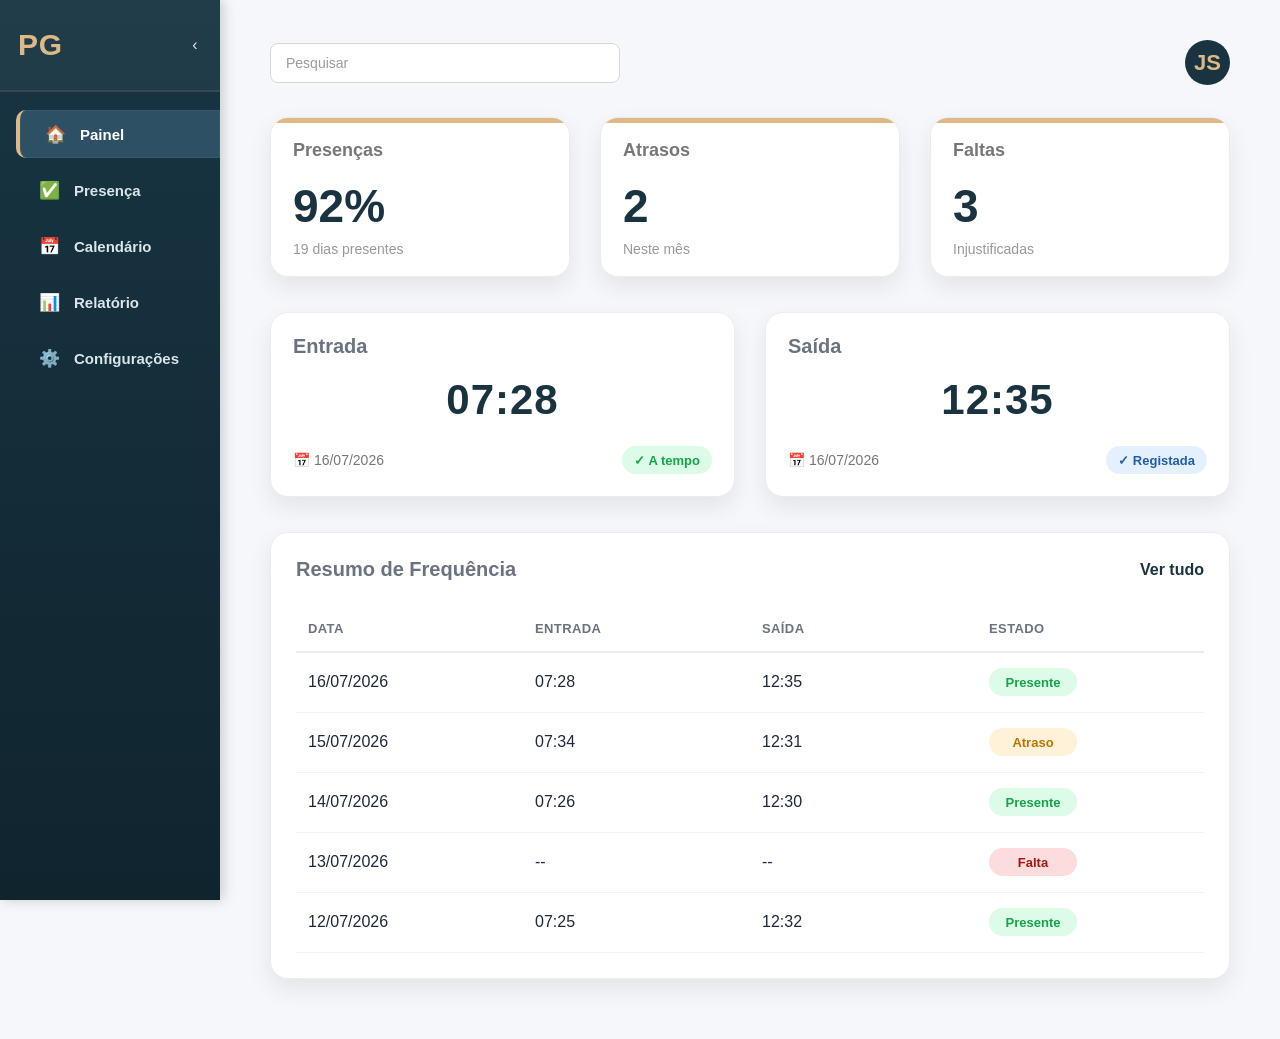
==== commit 219bd69d: "só corrigir" ====
--- a/index.html
+++ b/index.html
@@ -40,7 +40,22 @@
                 <div class="cabecalho">
                     <div class="c">
                         <input type="text" placeholder="Pesquisar">
-                        <a href="config.html" class="btn-perfil">JS</a>
+                        <div class="perfil-menu">
+                            <button type="button" class="btn-perfil" id="btnPerfilToggle" aria-haspopup="true" aria-expanded="false">JS</button>
+                            <div class="perfil-dropdown" id="perfilDropdown" hidden>
+                                <div class="perfil-dropdown-cabecalho">
+                                    <span class="avatar">JS</span>
+                                    <div class="perfil-dropdown-textos">
+                                        <strong>Joana Santos</strong>
+                                        <span>joana.santos@email.com</span>
+                                    </div>
+                                </div>
+                                <div class="perfil-dropdown-itens">
+                                    <a href="config.html">⚙️ Configurações</a>
+                                    <button type="button" id="btnSair" class="item-sair">↩ Sair</button>
+                                </div>
+                            </div>
+                        </div>
                     </div>
                 </div>
 
--- a/style/base.css
+++ b/style/base.css
@@ -74,6 +74,7 @@
    ========================================================================== */
 .cabecalho{
     margin-bottom: 32px;
+    overflow: visible;
 }
 
 .cabecalho .c{
@@ -134,13 +135,121 @@
 }
 
 .btn-perfil-atual{
-    cursor: default;
+    cursor: pointer;
     box-shadow: 0 0 0 3px rgba(222, 184, 135, .35);
 }
 
 .btn-perfil-atual:hover{
     transform: none;
     background: var(--azul-escuro);
+}
+
+/* ---- Menu de perfil (dropdown com Configurações / Sair) ----
+   Ver script/nav.js para o comportamento de abrir/fechar. Aparece em todas
+   as páginas para garantir que o logout está sempre visível e a um clique
+   de distância — importante porque o acesso é feito com credenciais dadas
+   pela instituição, muitas vezes em dispositivos partilhados. */
+.perfil-menu{
+    position: relative;
+    flex-shrink: 0;
+}
+
+.perfil-dropdown{
+    position: absolute;
+    top: calc(100% + 12px);
+    right: 0;
+    z-index: 150;
+    width: 240px;
+    background: #fff;
+    border: 1px solid var(--borda);
+    border-radius: 14px;
+    box-shadow: 0 16px 36px rgba(15, 23, 42, .18);
+    overflow: hidden;
+    animation: pg-fade-up .2s ease both;
+}
+
+.perfil-dropdown[hidden]{
+    display: none;
+}
+
+.perfil-dropdown-cabecalho{
+    display: flex;
+    align-items: center;
+    gap: 12px;
+    padding: 16px;
+    background: #f8fafc;
+    border-bottom: 1px solid var(--borda);
+}
+
+.perfil-dropdown-cabecalho .avatar{
+    width: 40px;
+    height: 40px;
+    background: var(--azul-escuro);
+    color: var(--dourado);
+    font-size: 14px;
+}
+
+.perfil-dropdown-textos{
+    display: flex;
+    flex-direction: column;
+    gap: 2px;
+    min-width: 0;
+}
+
+.perfil-dropdown-textos strong{
+    font-size: 13px;
+    color: var(--azul-escuro);
+    overflow: hidden;
+    text-overflow: ellipsis;
+    white-space: nowrap;
+}
+
+.perfil-dropdown-textos span{
+    font-size: 11px;
+    color: var(--texto-suave);
+    overflow: hidden;
+    text-overflow: ellipsis;
+    white-space: nowrap;
+}
+
+.perfil-dropdown-itens{
+    padding: 6px;
+}
+
+.perfil-dropdown a,
+.perfil-dropdown button{
+    display: flex;
+    align-items: center;
+    gap: 10px;
+    width: 100%;
+    height: 42px;
+    padding: 0 10px;
+    border: none;
+    border-radius: 9px;
+    background: #fff;
+    color: #334155;
+    font-size: 13px;
+    font-weight: 600;
+    text-align: left;
+    text-decoration: none;
+    transition: background .15s ease;
+}
+
+.perfil-dropdown a:hover,
+.perfil-dropdown button:hover{
+    background: #f1f5f9;
+}
+
+.perfil-dropdown .item-sair{
+    color: #a31616;
+}
+
+.perfil-dropdown .item-sair:hover{
+    background: #fdf0f0;
+}
+
+.btn-perfil[aria-expanded="true"]{
+    box-shadow: 0 0 0 3px rgba(222, 184, 135, .35);
 }
 
 /* ==========================================================================
--- a/style/main.css
+++ b/style/main.css
@@ -3,7 +3,6 @@
    Depende de base.css (variáveis, cabeçalho, tabela, badges) e nav.css.
    ========================================================================== */
 
-/* Cards de números (Presenças / Atrasos / Faltas) */
 .cards{
     display: flex;
     gap: 30px;
@@ -56,7 +55,6 @@
     color: #999;
 }
 
-/* Cards de entrada/saída do dia */
 .entrada{
     display: flex;
     gap: 30px;
@@ -110,7 +108,6 @@
     color: #777;
 }
 
-/* Bloco de relatório resumido */
 .relatorio{
     display: flex;
     flex-direction: column;
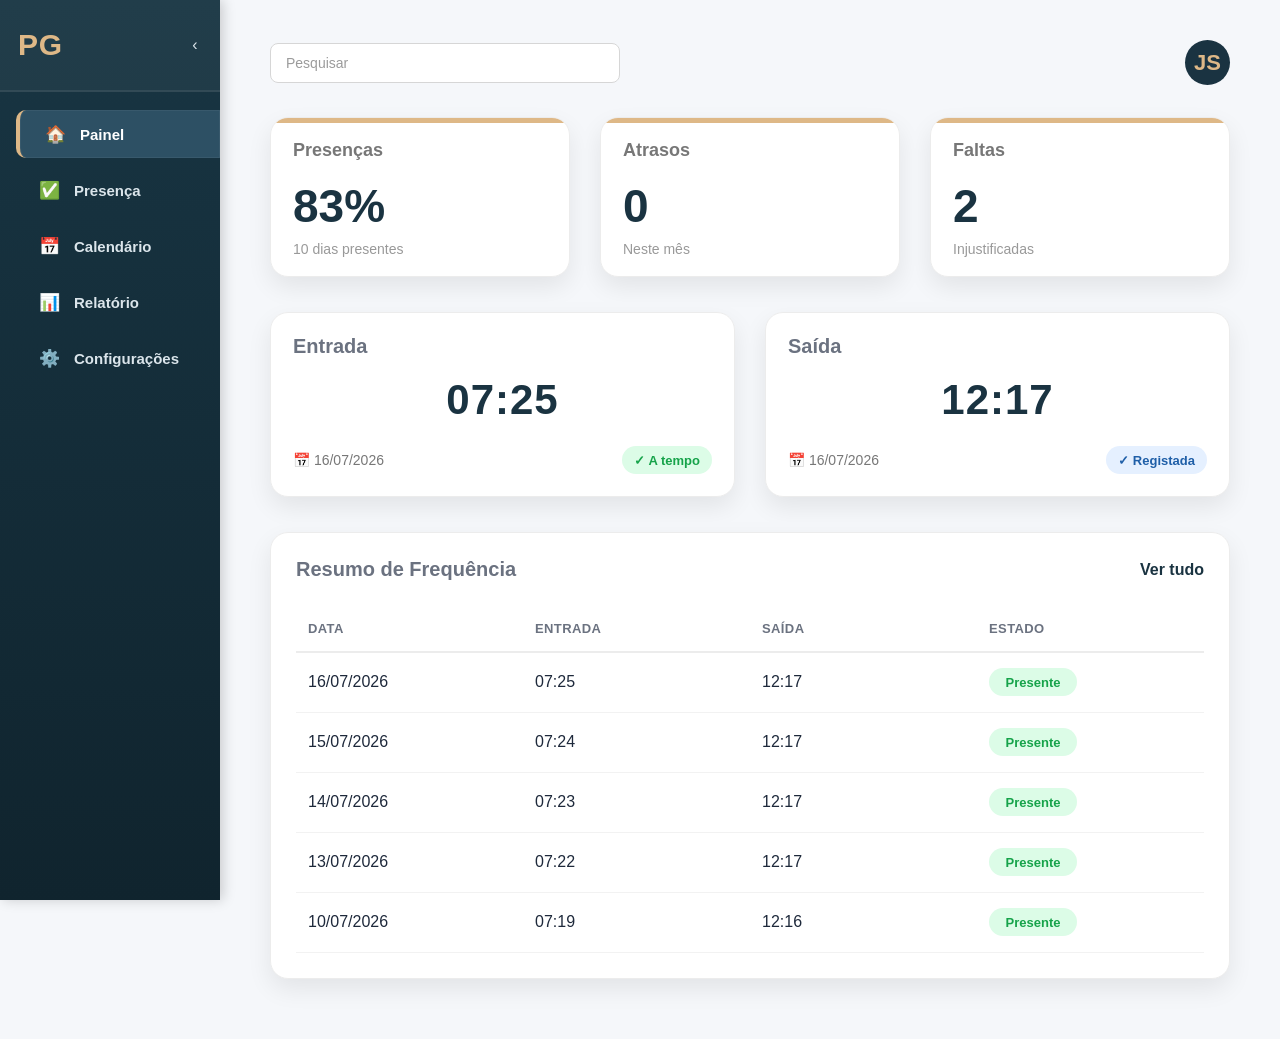
==== commit 95434761: "finalizado 99%" ====
--- a/index.html
+++ b/index.html
@@ -195,6 +195,7 @@
 
     <script src="script/nav.js" defer></script>
     <script src="script/utils.js" defer></script>
+    <script src="script/dados.js" defer></script>
     <script src="script/painel.js" defer></script>
 </body>
 </html>
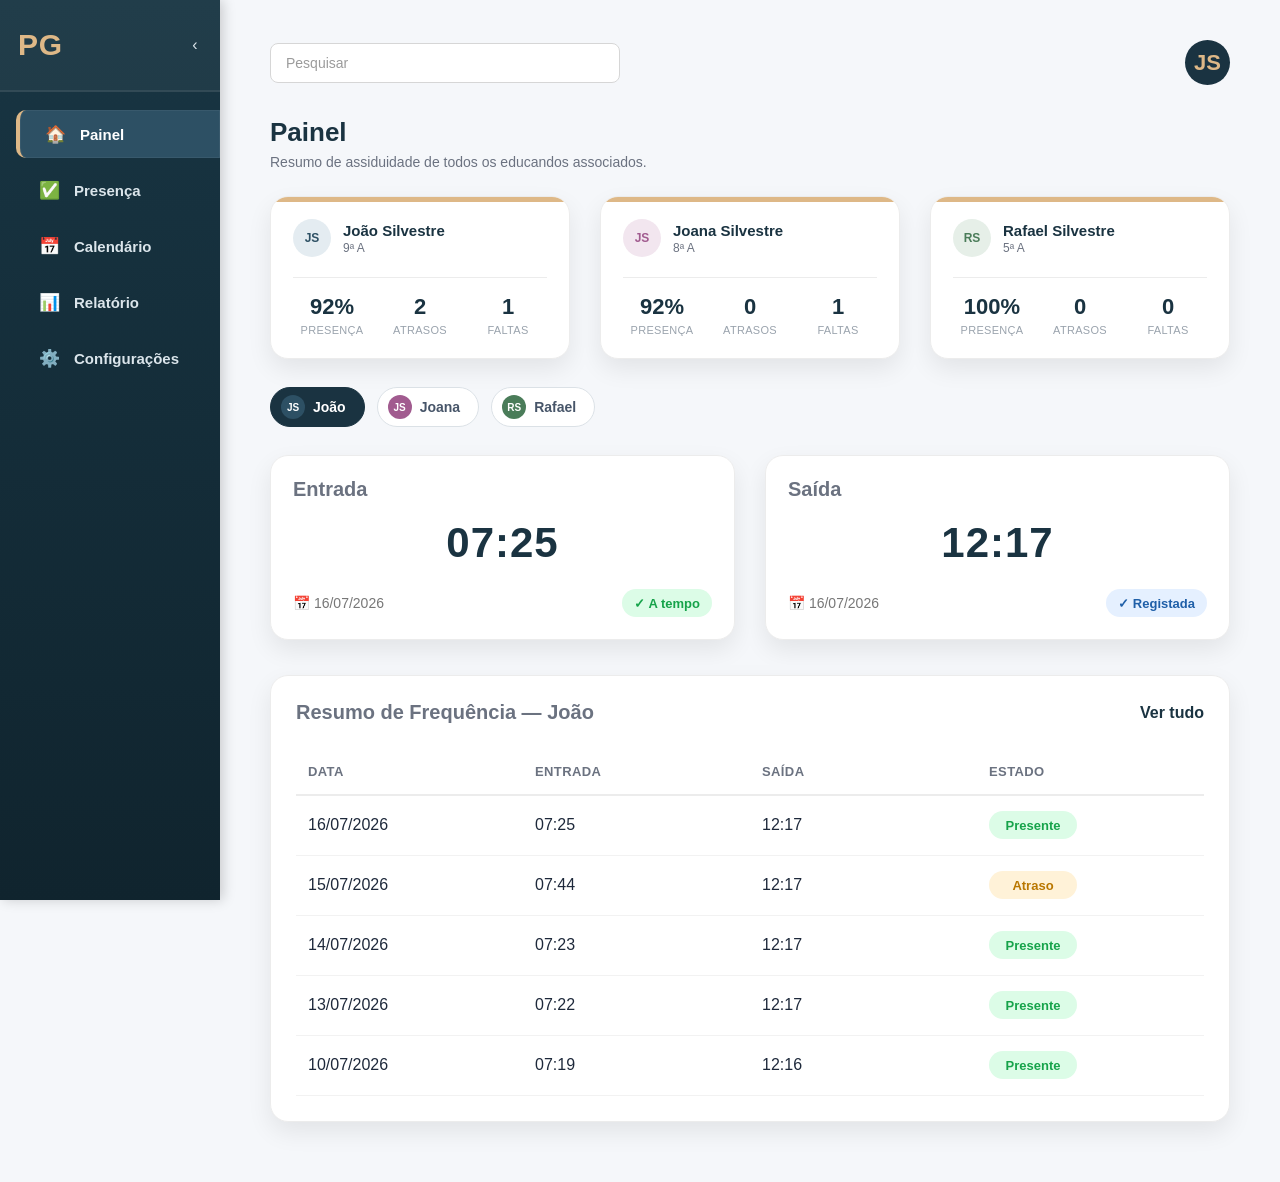
==== commit 616ec736: "terminei! qualquer coisa será só correção básica" ====
--- a/index.html
+++ b/index.html
@@ -59,37 +59,40 @@
                     </div>
                 </div>
 
-                <section class="cards entrada-cascata">
-                   <div class="card">
-                       <h1>Presenças</h1>
-                       <h2>92%</h2>
-                       <p>19 dias presentes</p>
-                   </div>
-                   <div class="card">
-                       <h1>Atrasos</h1>
-                       <h2>2</h2>
-                       <p>Neste mês</p>
-                   </div>
-                   <div class="card">
-                       <h1>Faltas</h1>
-                       <h2>3</h2>
-                       <p>Injustificadas</p>
-                   </div>
-               </section>
+                <div class="titulo-pagina entrada-cascata">
+                    <div>
+                        <h2>Painel</h2>
+                        <p>Resumo de assiduidade de todos os educandos associados.</p>
+                    </div>
+                </div>
+
+                <section class="cards-alunos entrada-cascata" id="cardsAlunos">
+                    <!-- Gerado por script/painel.js — um cartão por educando -->
+                </section>
+
+                <div class="seletor-educandos entrada-cascata" role="tablist" aria-label="Ver detalhe de um educando">
+                    <button class="pill pill-ativa" role="tab" aria-selected="true">
+                        <span class="pill-dot" style="background:#2d5064">JS</span> João
+                    </button>
+                    <button class="pill" role="tab" aria-selected="false">
+                        <span class="pill-dot" style="background:#a15b8f">JS</span> Joana
+                    </button>
+                    <button class="pill" role="tab" aria-selected="false">
+                        <span class="pill-dot" style="background:#4a7c59">RS</span> Rafael
+                    </button>
+                </div>
 
                <section class="entrada entrada-cascata">
                    <div class="card2">
 
                         <h1>Entrada</h1>
 
-                        <div class="hora">
-                            07:28
-                        </div>
+                        <div class="hora">--:--</div>
 
                         <div class="rodape-card">
 
                             <div class="data">
-                                <strong>📅</strong> 16/07/2026
+                                <strong>📅</strong> --
                             </div>
 
                             <span class="estado estado-positivo">
@@ -104,14 +107,12 @@
 
                         <h1>Saída</h1>
 
-                        <div class="hora">
-                            12:35
-                        </div>
+                        <div class="hora">--:--</div>
 
                         <div class="rodape-card">
 
                             <div class="data">
-                                <strong>📅</strong> 16/07/2026
+                                <strong>📅</strong> --
                             </div>
 
                             <span class="estado estado-info">
@@ -126,7 +127,7 @@
                <section class="relatorio">
 
                     <div class="titulo-relatorio">
-                        <h1>Resumo de Frequência</h1>
+                        <h1 id="tituloResumoAluno">Resumo de Frequência</h1>
                         <a href="relatorio.html">Ver tudo</a>
                     </div>
 
@@ -144,42 +145,7 @@
                         </thead>
 
                         <tbody>
-
-                            <tr>
-                                <td>16/07/2026</td>
-                                <td>07:28</td>
-                                <td>12:35</td>
-                                <td><span class="presente">Presente</span></td>
-                            </tr>
-
-                            <tr>
-                                <td>15/07/2026</td>
-                                <td>07:34</td>
-                                <td>12:31</td>
-                                <td><span class="atraso">Atraso</span></td>
-                            </tr>
-
-                            <tr>
-                                <td>14/07/2026</td>
-                                <td>07:26</td>
-                                <td>12:30</td>
-                                <td><span class="presente">Presente</span></td>
-                            </tr>
-
-                            <tr>
-                                <td>13/07/2026</td>
-                                <td>--</td>
-                                <td>--</td>
-                                <td><span class="falta">Falta</span></td>
-                            </tr>
-
-                            <tr>
-                                <td>12/07/2026</td>
-                                <td>07:25</td>
-                                <td>12:32</td>
-                                <td><span class="presente">Presente</span></td>
-                            </tr>
-
+                            <!-- Gerado por script/painel.js -->
                         </tbody>
 
                     </table>
--- a/style/main.css
+++ b/style/main.css
@@ -1,20 +1,21 @@
 /* ==========================================================================
    Painel (index.html) — estilos exclusivos desta página.
-   Depende de base.css (variáveis, cabeçalho, tabela, badges) e nav.css.
+   Depende de base.css (variáveis, cabeçalho, título, pills, tabela, badges,
+   avatar) e nav.css.
    ========================================================================== */
 
-.cards{
+/* ---------- Cartões de resumo por educando ---------- */
+.cards-alunos{
     display: flex;
     gap: 30px;
-    margin-bottom: 35px;
+    margin-bottom: 28px;
     flex-wrap: wrap;
 }
 
-.card{
+.card-aluno{
     position: relative;
     flex: 1;
-    min-width: 180px;
-    height: 160px;
+    min-width: 240px;
     padding: 22px;
     background: white;
     border: 1px solid var(--borda);
@@ -24,11 +25,7 @@
     transition: transform var(--transicao-lenta);
 }
 
-.card:hover{
-    transform: translateY(-5px);
-}
-
-.card::before{
+.card-aluno::before{
     content: "";
     position: absolute;
     top: 0;
@@ -38,23 +35,68 @@
     background: burlywood;
 }
 
-.card h1{
-    margin-bottom: 18px;
-    font-size: 18px;
-    color: #777;
+.card-aluno:hover{
+    transform: translateY(-5px);
 }
 
-.card h2{
-    margin-bottom: 8px;
-    font-size: 46px;
-    color: var(--azul-escuro);
+.card-aluno-cabecalho{
+    display: flex;
+    align-items: center;
+    gap: 12px;
+    margin-bottom: 20px;
 }
 
-.card p{
-    font-size: 14px;
-    color: #999;
+.card-aluno-info{
+    display: flex;
+    flex-direction: column;
+    gap: 2px;
+    min-width: 0;
 }
 
+.card-aluno-info strong{
+    font-size: 15px;
+    color: var(--azul-escuro);
+    overflow: hidden;
+    text-overflow: ellipsis;
+    white-space: nowrap;
+}
+
+.card-aluno-info span{
+    font-size: 12px;
+    color: var(--texto-suave);
+}
+
+.card-aluno-stats{
+    display: flex;
+    justify-content: space-between;
+    gap: 10px;
+    padding-top: 16px;
+    border-top: 1px solid var(--borda);
+}
+
+.card-aluno-stats > div{
+    display: flex;
+    flex-direction: column;
+    align-items: center;
+    gap: 4px;
+    flex: 1;
+}
+
+.card-aluno-stats strong{
+    font-size: 22px;
+    font-weight: bold;
+    color: var(--azul-escuro);
+    font-variant-numeric: tabular-nums;
+}
+
+.card-aluno-stats span{
+    font-size: 11px;
+    color: var(--texto-fraco);
+    text-transform: uppercase;
+    letter-spacing: .3px;
+}
+
+/* ---------- Entrada / Saída do educando selecionado ---------- */
 .entrada{
     display: flex;
     gap: 30px;
@@ -130,6 +172,7 @@
     justify-content: space-between;
     align-items: center;
     margin-bottom: 25px;
+    gap: 12px;
 }
 
 .titulo-relatorio h1{
@@ -143,6 +186,7 @@
     color: var(--azul-escuro);
     text-decoration: none;
     font-weight: bold;
+    white-space: nowrap;
 }
 
 .titulo-relatorio a:hover{
